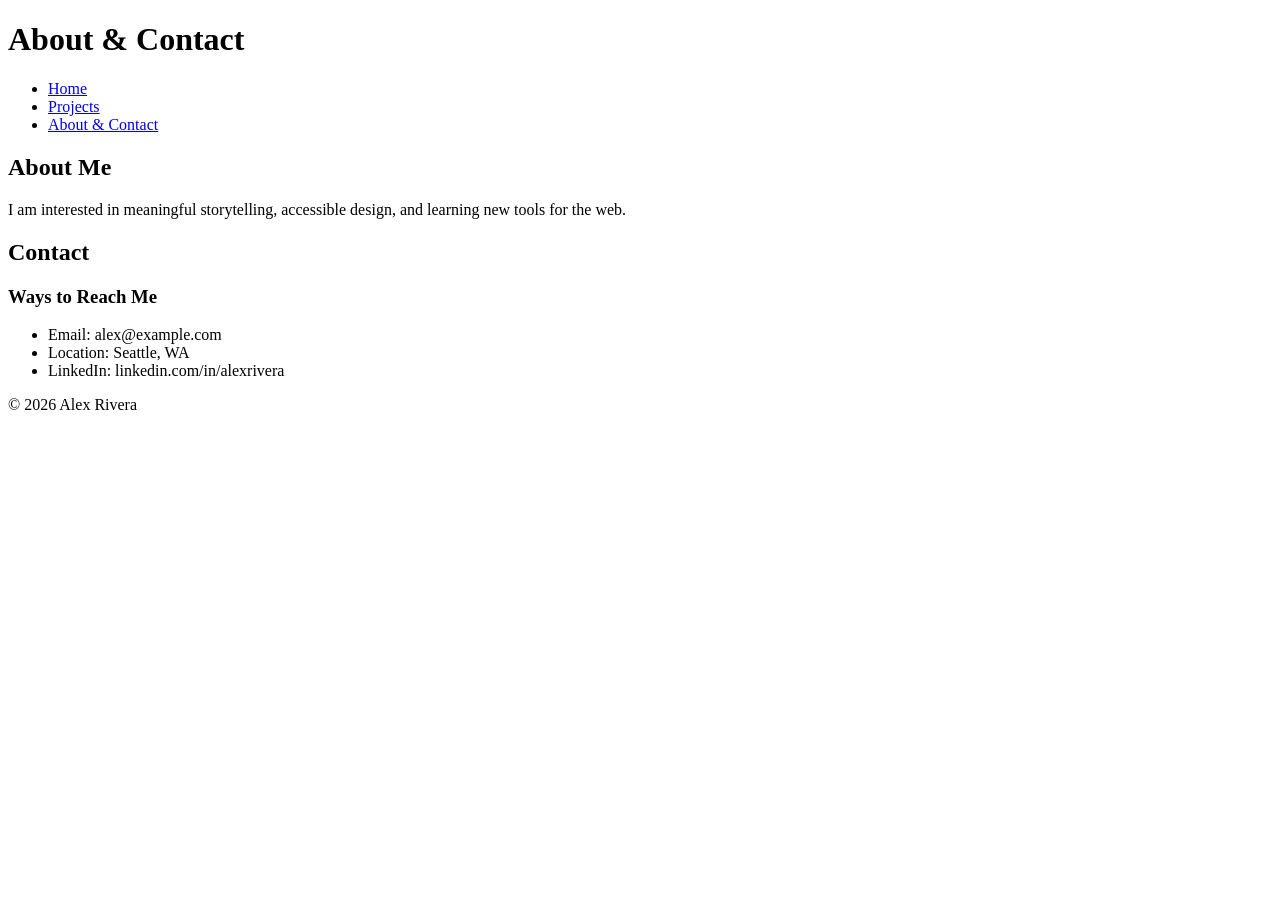
==== about.html @ b2dda521 "Wireframe" ====
<!DOCTYPE html>
<html lang="en">
  <head>
    <meta charset="utf-8">
    <meta name="viewport" content="width=device-width, initial-scale=1">
    <title>About & Contact | Alex Rivera</title>
  </head>
  <body>
    <header>
      <h1>About &amp; Contact</h1>
      <nav>
        <ul>
          <li><a href="index.html">Home</a></li>
          <li><a href="projects.html">Projects</a></li>
          <li><a href="about.html">About &amp; Contact</a></li>
        </ul>
      </nav>
    </header>

    <main>
      <section>
        <h2>About Me</h2>
        <p>I am interested in meaningful storytelling, accessible design, and learning new tools for the web.</p>
      </section>

      <section>
        <h2>Contact</h2>
        <article>
          <h3>Ways to Reach Me</h3>
          <ul>
            <li>Email: alex@example.com</li>
            <li>Location: Seattle, WA</li>
            <li>LinkedIn: linkedin.com/in/alexrivera</li>
          </ul>
        </article>
      </section>
    </main>

    <footer>
      <p>© 2026 Alex Rivera</p>
    </footer>
  </body>
</html>
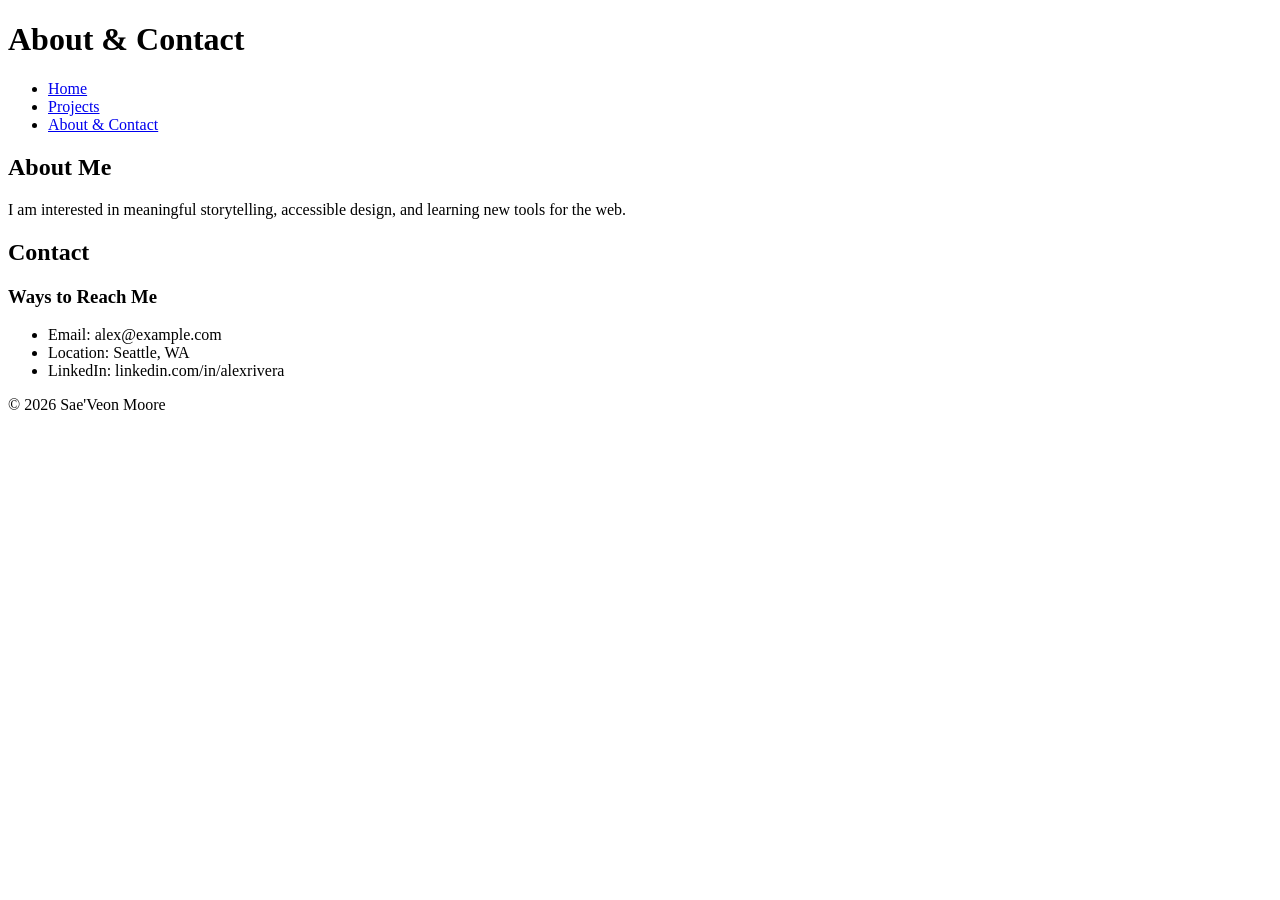
==== commit f2609dd3: "Updated." ====
--- a/about.html
+++ b/about.html
@@ -3,7 +3,7 @@
   <head>
     <meta charset="utf-8">
     <meta name="viewport" content="width=device-width, initial-scale=1">
-    <title>About & Contact | Alex Rivera</title>
+    <title>About & Contact | Sae'Veon Moore</title>
   </head>
   <body>
     <header>
@@ -37,7 +37,7 @@
     </main>
 
     <footer>
-      <p>© 2026 Alex Rivera</p>
+      <p>© 2026 Sae'Veon Moore</p>
     </footer>
   </body>
 </html>
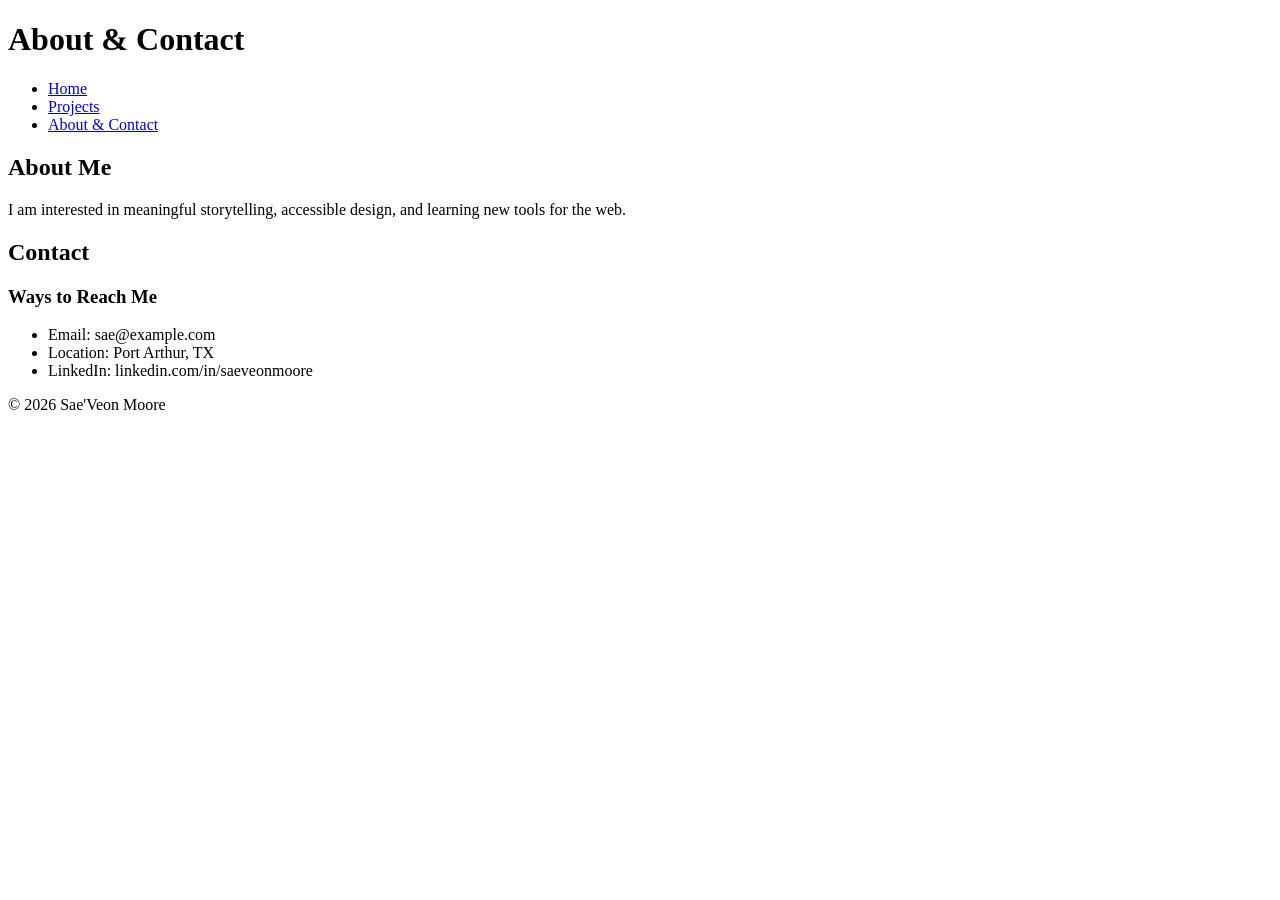
==== commit adfa1f28: "Update contact details in about.html" ====
--- a/about.html
+++ b/about.html
@@ -28,9 +28,9 @@
         <article>
           <h3>Ways to Reach Me</h3>
           <ul>
-            <li>Email: alex@example.com</li>
-            <li>Location: Seattle, WA</li>
-            <li>LinkedIn: linkedin.com/in/alexrivera</li>
+            <li>Email: sae@example.com</li>
+            <li>Location: Port Arthur, TX</li>
+            <li>LinkedIn: linkedin.com/in/saeveonmoore</li>
           </ul>
         </article>
       </section>
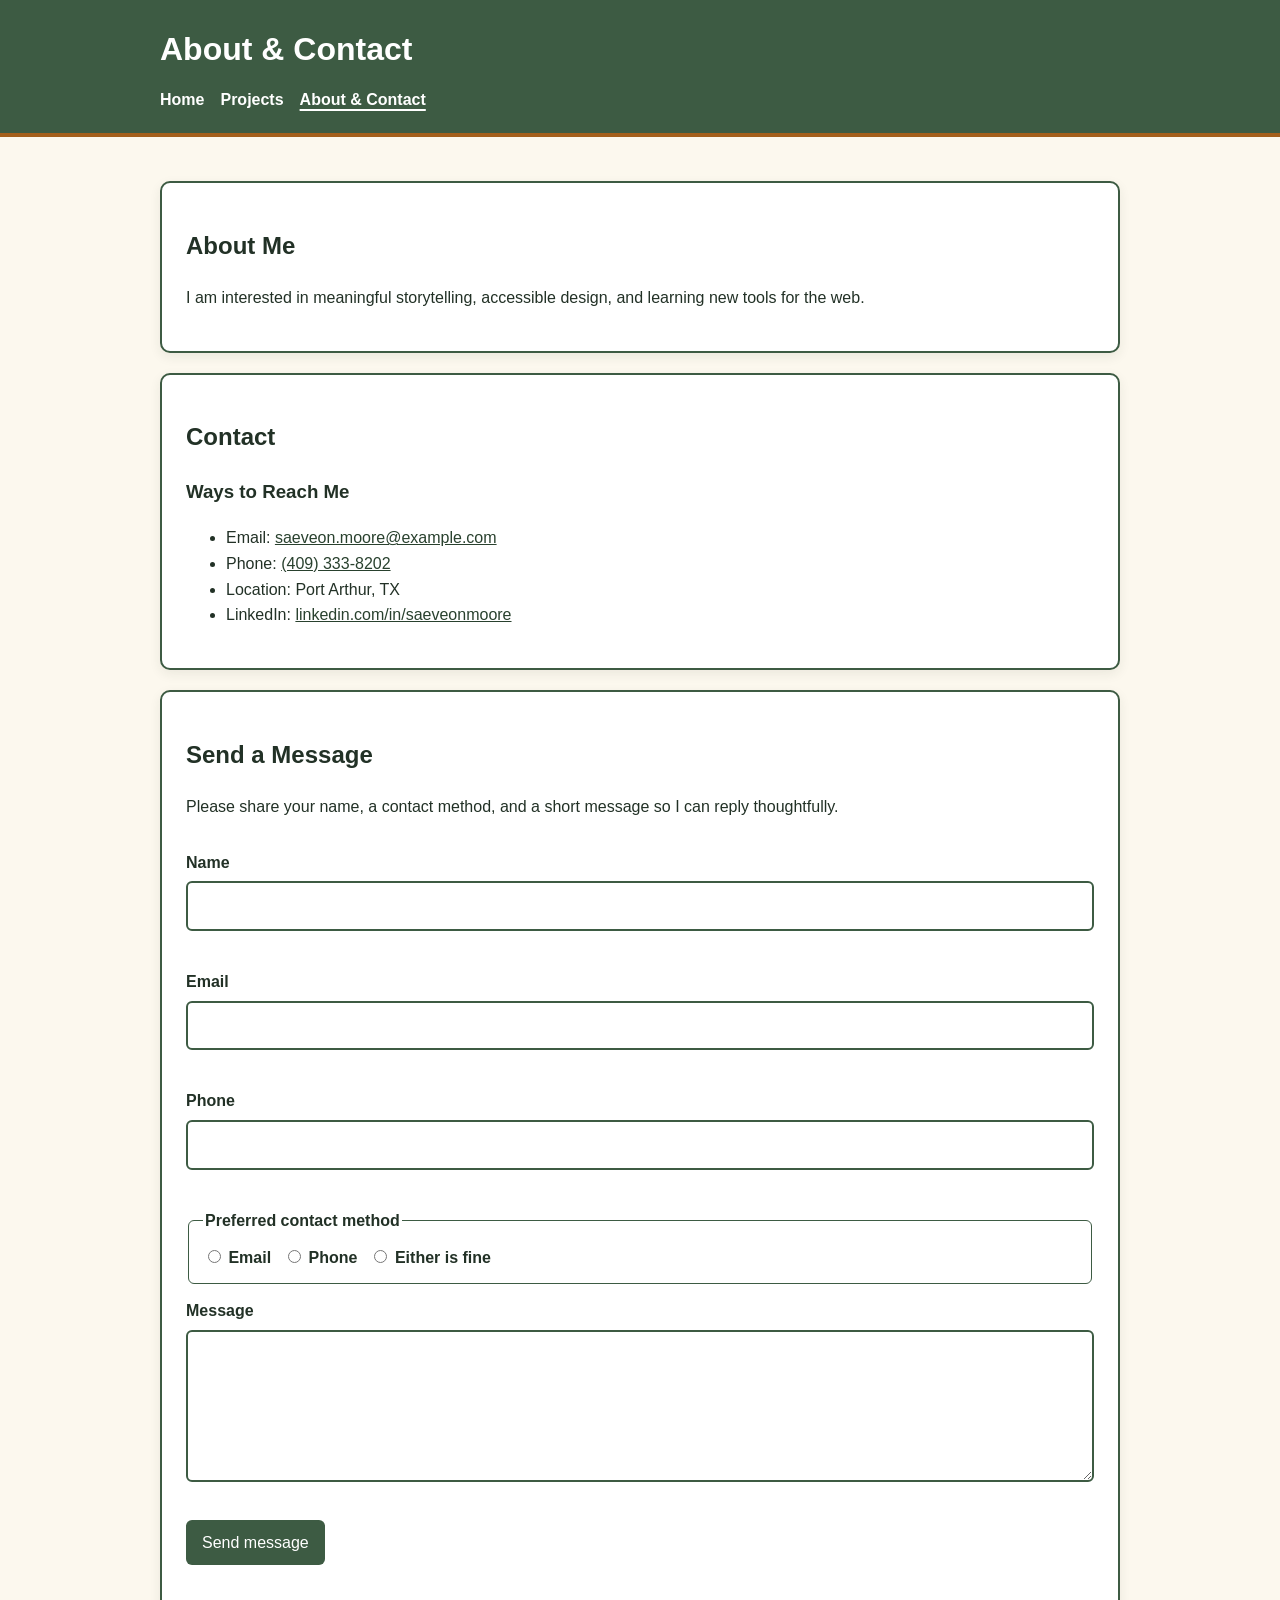
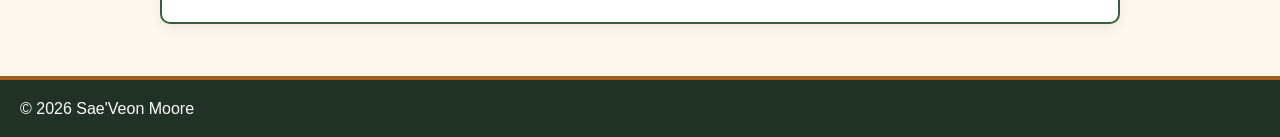
==== commit b04c98ea: "Improve accessibility and visual design" ====
--- a/about.html
+++ b/about.html
@@ -3,41 +3,149 @@
   <head>
     <meta charset="utf-8">
     <meta name="viewport" content="width=device-width, initial-scale=1">
-    <title>About & Contact | Sae'Veon Moore</title>
+    <title>About &amp; Contact | Sae'Veon Moore</title>
+    <link rel="stylesheet" href="styles.css">
   </head>
   <body>
-    <header>
-      <h1>About &amp; Contact</h1>
-      <nav>
-        <ul>
-          <li><a href="index.html">Home</a></li>
-          <li><a href="projects.html">Projects</a></li>
-          <li><a href="about.html">About &amp; Contact</a></li>
-        </ul>
-      </nav>
+    <a class="skip-link" href="#main-content">Skip to main content</a>
+
+    <header class="site-header">
+      <div class="container">
+        <h1>About &amp; Contact</h1>
+        <nav aria-label="Primary">
+          <ul>
+            <li><a href="index.html">Home</a></li>
+            <li><a href="projects.html">Projects</a></li>
+            <li><a href="about.html" aria-current="page">About &amp; Contact</a></li>
+          </ul>
+        </nav>
+      </div>
     </header>
 
-    <main>
-      <section>
-        <h2>About Me</h2>
-        <p>I am interested in meaningful storytelling, accessible design, and learning new tools for the web.</p>
-      </section>
+    <main id="main-content">
+      <div class="container">
+        <section class="card">
+          <h2>About Me</h2>
+          <p>I am interested in meaningful storytelling, accessible design, and learning new tools for the web.</p>
+        </section>
 
-      <section>
-        <h2>Contact</h2>
-        <article>
-          <h3>Ways to Reach Me</h3>
-          <ul>
-            <li>Email: sae@example.com</li>
-            <li>Location: Port Arthur, TX</li>
-            <li>LinkedIn: linkedin.com/in/saeveonmoore</li>
-          </ul>
-        </article>
-      </section>
+        <section class="card">
+          <h2>Contact</h2>
+          <article>
+            <h3>Ways to Reach Me</h3>
+            <ul>
+              <li>Email: <a href="mailto:saeveon.moore@example.com">saeveon.moore@example.com</a></li>
+              <li>Phone: <a href="tel:+14093338202">(409) 333-8202</a></li>
+              <li>Location: Port Arthur, TX</li>
+              <li>LinkedIn: <a href="https://www.linkedin.com/in/saeveonmoore" target="_blank" rel="noreferrer">linkedin.com/in/saeveonmoore</a></li>
+            </ul>
+          </article>
+        </section>
+
+        <section class="card" id="contact-form">
+          <h2>Send a Message</h2>
+          <form class="contact-form" id="contact-form-element" novalidate>
+            <p class="form-help">Please share your name, a contact method, and a short message so I can reply thoughtfully.</p>
+            <div class="form-row">
+              <label for="name">Name</label>
+              <input id="name" name="name" type="text" required aria-describedby="name-error">
+              <p class="error-message" id="name-error" aria-live="polite"></p>
+            </div>
+
+            <div class="form-row">
+              <label for="email">Email</label>
+              <input id="email" name="email" type="email" required aria-describedby="email-error">
+              <p class="error-message" id="email-error" aria-live="polite"></p>
+            </div>
+
+            <div class="form-row">
+              <label for="phone">Phone</label>
+              <input id="phone" name="phone" type="tel" inputmode="tel" pattern="^[0-9\-\s()]{7,15}$" aria-describedby="phone-error">
+              <p class="error-message" id="phone-error" aria-live="polite"></p>
+            </div>
+
+            <fieldset>
+              <legend>Preferred contact method</legend>
+              <div class="radio-group">
+                <label><input type="radio" name="contact-method" value="email"> Email</label>
+                <label><input type="radio" name="contact-method" value="phone"> Phone</label>
+                <label><input type="radio" name="contact-method" value="either"> Either is fine</label>
+              </div>
+            </fieldset>
+
+            <div class="form-row">
+              <label for="message">Message</label>
+              <textarea id="message" name="message" rows="5" required aria-describedby="message-error"></textarea>
+              <p class="error-message" id="message-error" aria-live="polite"></p>
+            </div>
+
+            <button type="submit">Send message</button>
+            <p class="form-status" id="form-status" role="status" aria-live="polite"></p>
+          </form>
+        </section>
+      </div>
     </main>
 
     <footer>
       <p>© 2026 Sae'Veon Moore</p>
     </footer>
+
+    <script>
+      const form = document.getElementById('contact-form-element');
+      const status = document.getElementById('form-status');
+
+      form.addEventListener('submit', function (event) {
+        event.preventDefault();
+
+        const fields = [
+          { name: 'name', errorId: 'name-error', message: 'Please enter your name.' },
+          { name: 'email', errorId: 'email-error', message: 'Please enter a valid email address.' },
+          { name: 'message', errorId: 'message-error', message: 'Please share a short message.' }
+        ];
+
+        let valid = true;
+        const emailPattern = /^[^\s@]+@[^\s@]+\.[^\s@]+$/;
+
+        fields.forEach((field) => {
+          const input = form.elements[field.name];
+          const error = document.getElementById(field.errorId);
+          const wrapper = input.closest('.form-row');
+          input.removeAttribute('aria-invalid');
+          wrapper.classList.remove('field-error');
+          error.textContent = '';
+
+          if (!input.value.trim()) {
+            valid = false;
+            input.setAttribute('aria-invalid', 'true');
+            wrapper.classList.add('field-error');
+            error.textContent = field.message;
+          } else if (field.name === 'email' && !emailPattern.test(input.value.trim())) {
+            valid = false;
+            input.setAttribute('aria-invalid', 'true');
+            wrapper.classList.add('field-error');
+            error.textContent = field.message;
+          }
+        });
+
+        const phoneInput = form.elements.phone;
+        const phoneError = document.getElementById('phone-error');
+        if (phoneInput.value.trim() && !/^[0-9\-\s()]{7,15}$/.test(phoneInput.value.trim())) {
+          valid = false;
+          phoneInput.setAttribute('aria-invalid', 'true');
+          phoneInput.closest('.form-row').classList.add('field-error');
+          phoneError.textContent = 'Please enter a phone number with 7 to 15 digits.';
+        }
+
+        if (!valid) {
+          status.textContent = 'Please correct the highlighted fields before sending your message.';
+          status.className = 'form-status error';
+          return;
+        }
+
+        form.reset();
+        status.textContent = 'Thank you for reaching out. I will reply soon.';
+        status.className = 'form-status success';
+      });
+    </script>
   </body>
 </html>
--- a/styles.css
+++ b/styles.css
@@ -0,0 +1,261 @@
+:root {
+  --sage: #3d5b43;
+  --sage-dark: #29412e;
+  --cream: #fcf8ee;
+  --cream-strong: #f5ecd8;
+  --accent: #a45f1c;
+  --accent-soft: #f6e6d3;
+  --ink: #223126;
+  --white: #ffffff;
+}
+
+* {
+  box-sizing: border-box;
+}
+
+html {
+  scroll-behavior: smooth;
+}
+
+body {
+  font-family: Arial, sans-serif;
+  background-color: var(--cream);
+  color: var(--ink);
+  margin: 0;
+  line-height: 1.6;
+}
+
+img {
+  max-width: 100%;
+  height: auto;
+}
+
+a {
+  color: var(--sage-dark);
+}
+
+a:hover,
+a:focus-visible {
+  color: var(--accent);
+}
+
+a:focus-visible,
+button:focus-visible,
+input:focus-visible,
+textarea:focus-visible {
+  outline: 3px solid var(--accent);
+  outline-offset: 3px;
+}
+
+.skip-link {
+  position: absolute;
+  left: -9999px;
+  top: 0;
+}
+
+.skip-link:focus {
+  left: 16px;
+  top: 16px;
+  z-index: 10;
+  background: var(--white);
+  color: var(--ink);
+  padding: 8px 12px;
+  border: 2px solid var(--sage);
+}
+
+.container {
+  width: min(960px, calc(100% - 2rem));
+  margin: 0 auto;
+}
+
+.site-header {
+  background-color: var(--sage);
+  color: var(--white);
+  padding: 24px 0 20px;
+  border-bottom: 4px solid var(--accent);
+}
+
+.site-header h1 {
+  margin: 0 0 12px;
+}
+
+nav ul {
+  list-style: none;
+  padding: 0;
+  margin: 0;
+  display: flex;
+  gap: 16px;
+  flex-wrap: wrap;
+}
+
+nav a {
+  color: var(--white);
+  text-decoration: none;
+  font-weight: 700;
+}
+
+nav a[aria-current="page"] {
+  text-decoration: underline;
+  text-decoration-thickness: 2px;
+  text-underline-offset: 4px;
+}
+
+main {
+  padding: 24px 0 32px;
+}
+
+.card {
+  background-color: var(--white);
+  margin: 20px 0;
+  padding: 24px;
+  border: 2px solid var(--sage);
+  border-radius: 10px;
+  box-shadow: 0 4px 12px rgba(34, 49, 38, 0.08);
+}
+
+.highlight {
+  background-color: var(--cream-strong);
+  color: var(--ink);
+  padding: 12px;
+  border-left: 5px solid var(--accent);
+}
+
+figure {
+  margin: 16px 0 0;
+  padding: 14px;
+  border: 2px dashed var(--sage);
+  background-color: var(--cream);
+}
+
+figcaption {
+  margin-top: 8px;
+}
+
+.card-list {
+  display: grid;
+  gap: 16px;
+  grid-template-columns: repeat(auto-fit, minmax(220px, 1fr));
+  margin-top: 14px;
+}
+
+.project-card {
+  background-color: var(--accent-soft);
+  border: 1px solid var(--accent);
+  border-radius: 8px;
+  padding: 16px;
+}
+
+.contact-form {
+  display: grid;
+  gap: 14px;
+}
+
+.form-row {
+  display: flex;
+  flex-direction: column;
+  gap: 6px;
+}
+
+label,
+legend {
+  font-weight: 700;
+}
+
+input,
+textarea,
+button {
+  font: inherit;
+}
+
+input,
+textarea {
+  border: 2px solid var(--sage);
+  border-radius: 6px;
+  padding: 10px 12px;
+  background-color: var(--white);
+  color: var(--ink);
+}
+
+textarea {
+  resize: vertical;
+}
+
+fieldset {
+  border: 1px solid var(--sage);
+  border-radius: 6px;
+  padding: 12px 14px;
+}
+
+.radio-group {
+  display: flex;
+  gap: 12px;
+  flex-wrap: wrap;
+}
+
+button {
+  width: fit-content;
+  padding: 10px 16px;
+  background-color: var(--sage);
+  border: none;
+  border-radius: 6px;
+  color: var(--white);
+  cursor: pointer;
+}
+
+button:hover {
+  background-color: var(--sage-dark);
+}
+
+.error-message,
+.form-status {
+  min-height: 1.2em;
+  margin: 0;
+  font-size: 0.95rem;
+}
+
+.error-message {
+  color: #8e2d2d;
+}
+
+.field-error input,
+.field-error textarea {
+  border-color: #8e2d2d;
+  background-color: #fff3f3;
+}
+
+.form-status.error {
+  color: #8e2d2d;
+}
+
+.form-status.success {
+  color: #2f5d34;
+}
+
+.form-help {
+  margin-top: 0;
+}
+
+footer {
+  background-color: var(--ink);
+  color: var(--white);
+  padding: 16px 20px;
+  border-top: 4px solid var(--accent);
+}
+
+footer p {
+  margin: 0;
+}
+
+@media (max-width: 600px) {
+  .site-header {
+    padding-top: 20px;
+  }
+
+  nav ul {
+    gap: 10px;
+  }
+
+  .card {
+    padding: 18px;
+  }
+}
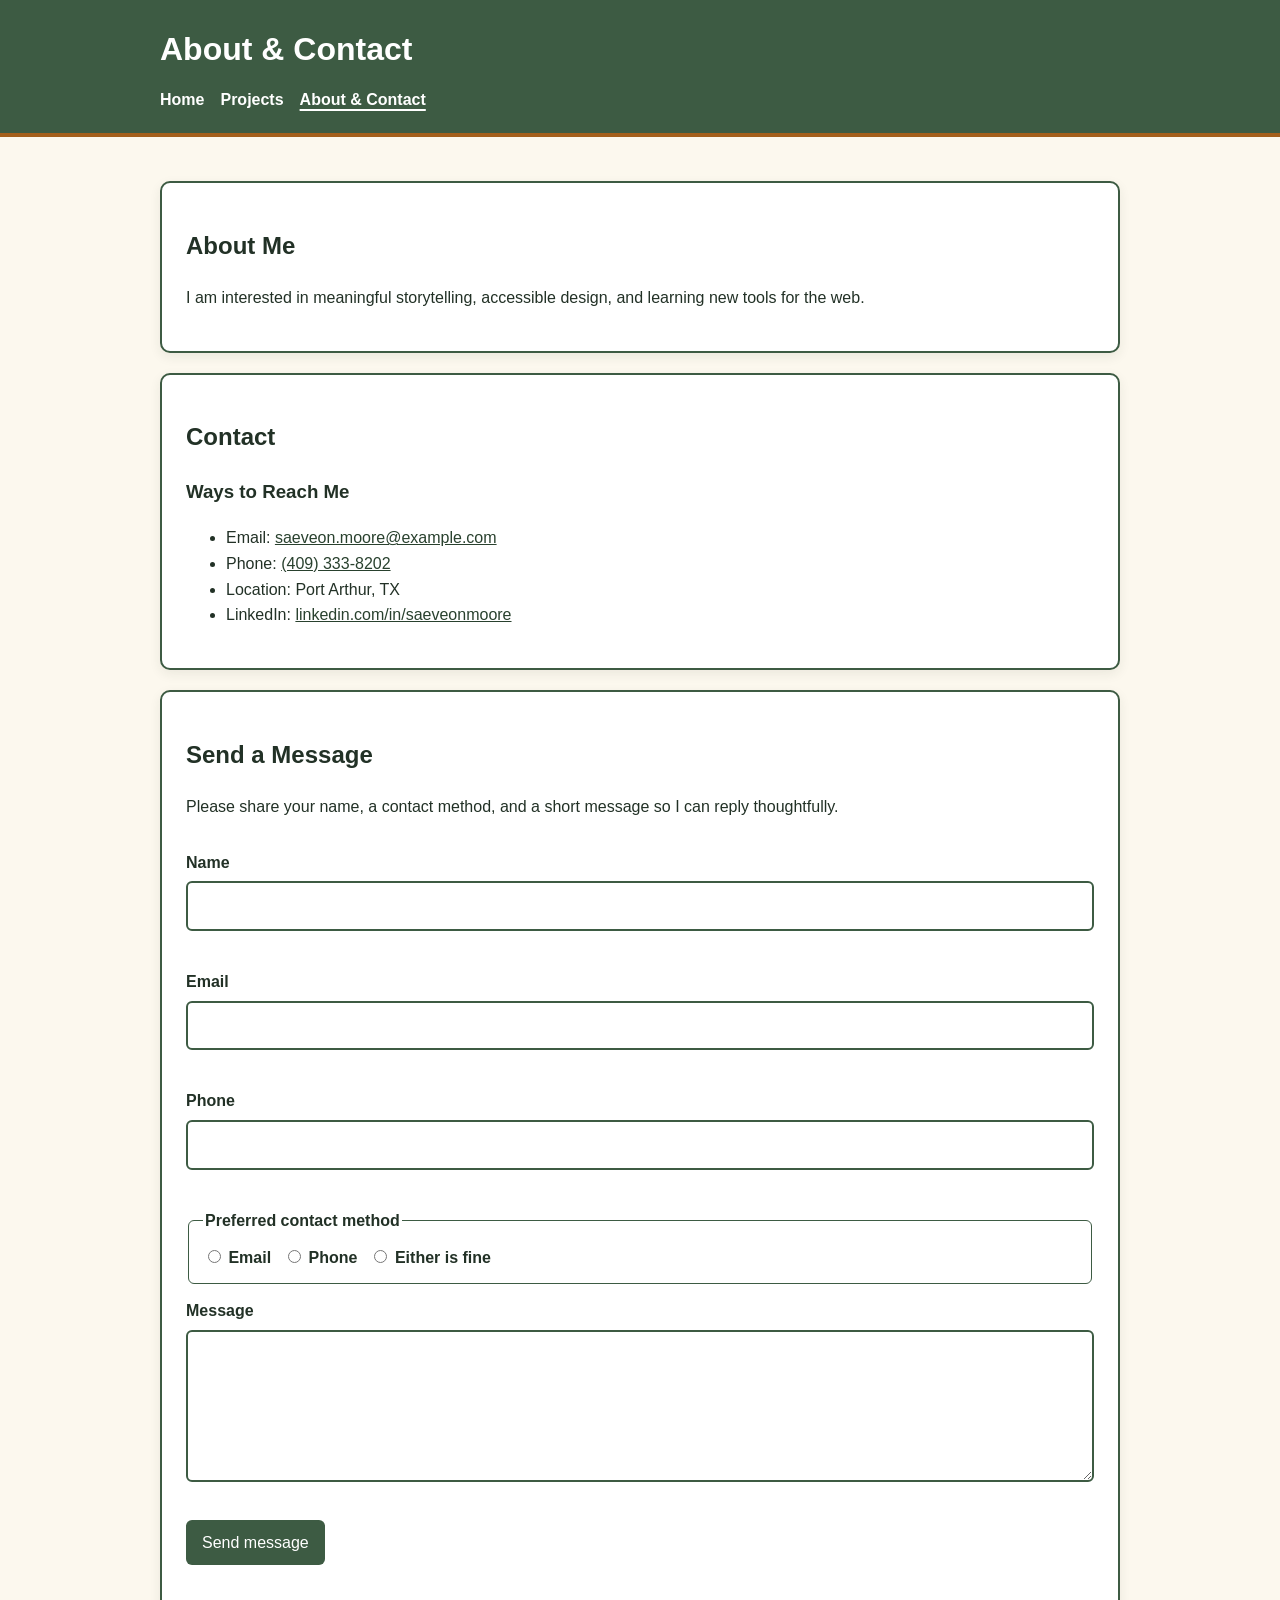
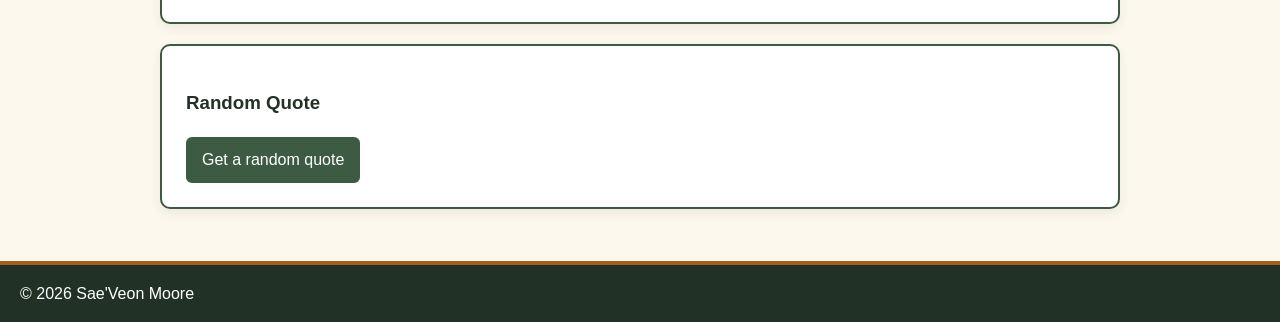
==== commit 9bb52a03: "Update about.html" ====
--- a/about.html
+++ b/about.html
@@ -83,6 +83,12 @@
             <p class="form-status" id="form-status" role="status" aria-live="polite"></p>
           </form>
         </section>
+
+          <div class="card" id="api-card">
+            <h3>Random Quote</h3>
+            <button id="fetch-quote-btn" type="button">Get a random quote</button>
+            <div id="api-result" role="status" aria-live="polite" class="api-result"></div>
+          </div>
       </div>
     </main>
 
@@ -93,6 +99,22 @@
     <script>
       const form = document.getElementById('contact-form-element');
       const status = document.getElementById('form-status');
+
+      function clearFieldError(input) {
+        if (!input) return;
+        const wrapper = input.closest('.form-row');
+        if (wrapper) wrapper.classList.remove('field-error');
+        const error = document.getElementById(input.id + '-error');
+        if (error) error.textContent = '';
+        input.removeAttribute('aria-invalid');
+        status.textContent = '';
+        status.className = 'form-status';
+      }
+
+      ['name', 'email', 'message', 'phone'].forEach((id) => {
+        const el = document.getElementById(id);
+        if (el) el.addEventListener('input', () => clearFieldError(el));
+      });
 
       form.addEventListener('submit', function (event) {
         event.preventDefault();
@@ -111,19 +133,19 @@
           const error = document.getElementById(field.errorId);
           const wrapper = input.closest('.form-row');
           input.removeAttribute('aria-invalid');
-          wrapper.classList.remove('field-error');
-          error.textContent = '';
+          if (wrapper) wrapper.classList.remove('field-error');
+          if (error) error.textContent = '';
 
           if (!input.value.trim()) {
             valid = false;
             input.setAttribute('aria-invalid', 'true');
-            wrapper.classList.add('field-error');
-            error.textContent = field.message;
+            if (wrapper) wrapper.classList.add('field-error');
+            if (error) error.textContent = field.message;
           } else if (field.name === 'email' && !emailPattern.test(input.value.trim())) {
             valid = false;
             input.setAttribute('aria-invalid', 'true');
-            wrapper.classList.add('field-error');
-            error.textContent = field.message;
+            if (wrapper) wrapper.classList.add('field-error');
+            if (error) error.textContent = field.message;
           }
         });
 
@@ -145,7 +167,43 @@
         form.reset();
         status.textContent = 'Thank you for reaching out. I will reply soon.';
         status.className = 'form-status success';
+
+        // After successful submit, fetch a bonus quote
+        fetchQuote();
       });
+
+      // Bonus: fetch a random quote from Quotable
+      const apiBtn = document.getElementById('fetch-quote-btn');
+      const apiResult = document.getElementById('api-result');
+
+      function fetchQuote() {
+        if (!apiResult) return;
+        apiResult.textContent = 'Loading…';
+        fetch('https://api.quotable.io/random')
+          .then((res) => {
+            if (!res.ok) throw new Error('Network response was not ok: ' + res.status);
+            return res.json();
+          })
+          .then((data) => {
+            apiResult.innerHTML = `<blockquote>"${escapeHtml(data.content)}"</blockquote><p>— ${escapeHtml(data.author)}</p>`;
+          })
+          .catch((err) => {
+            apiResult.textContent = 'Unable to load a quote right now. Please try again later.';
+            console.error('Fetch error:', err);
+          });
+      }
+
+      if (apiBtn) apiBtn.addEventListener('click', fetchQuote);
+
+      function escapeHtml(str) {
+        return String(str).replace(/[&<>\"']/g, (m) => ({
+          '&': '&amp;',
+          '<': '&lt;',
+          '>': '&gt;',
+          '\"': '&quot;',
+          "'": '&#39;'
+        }[m]));
+      }
     </script>
   </body>
 </html>
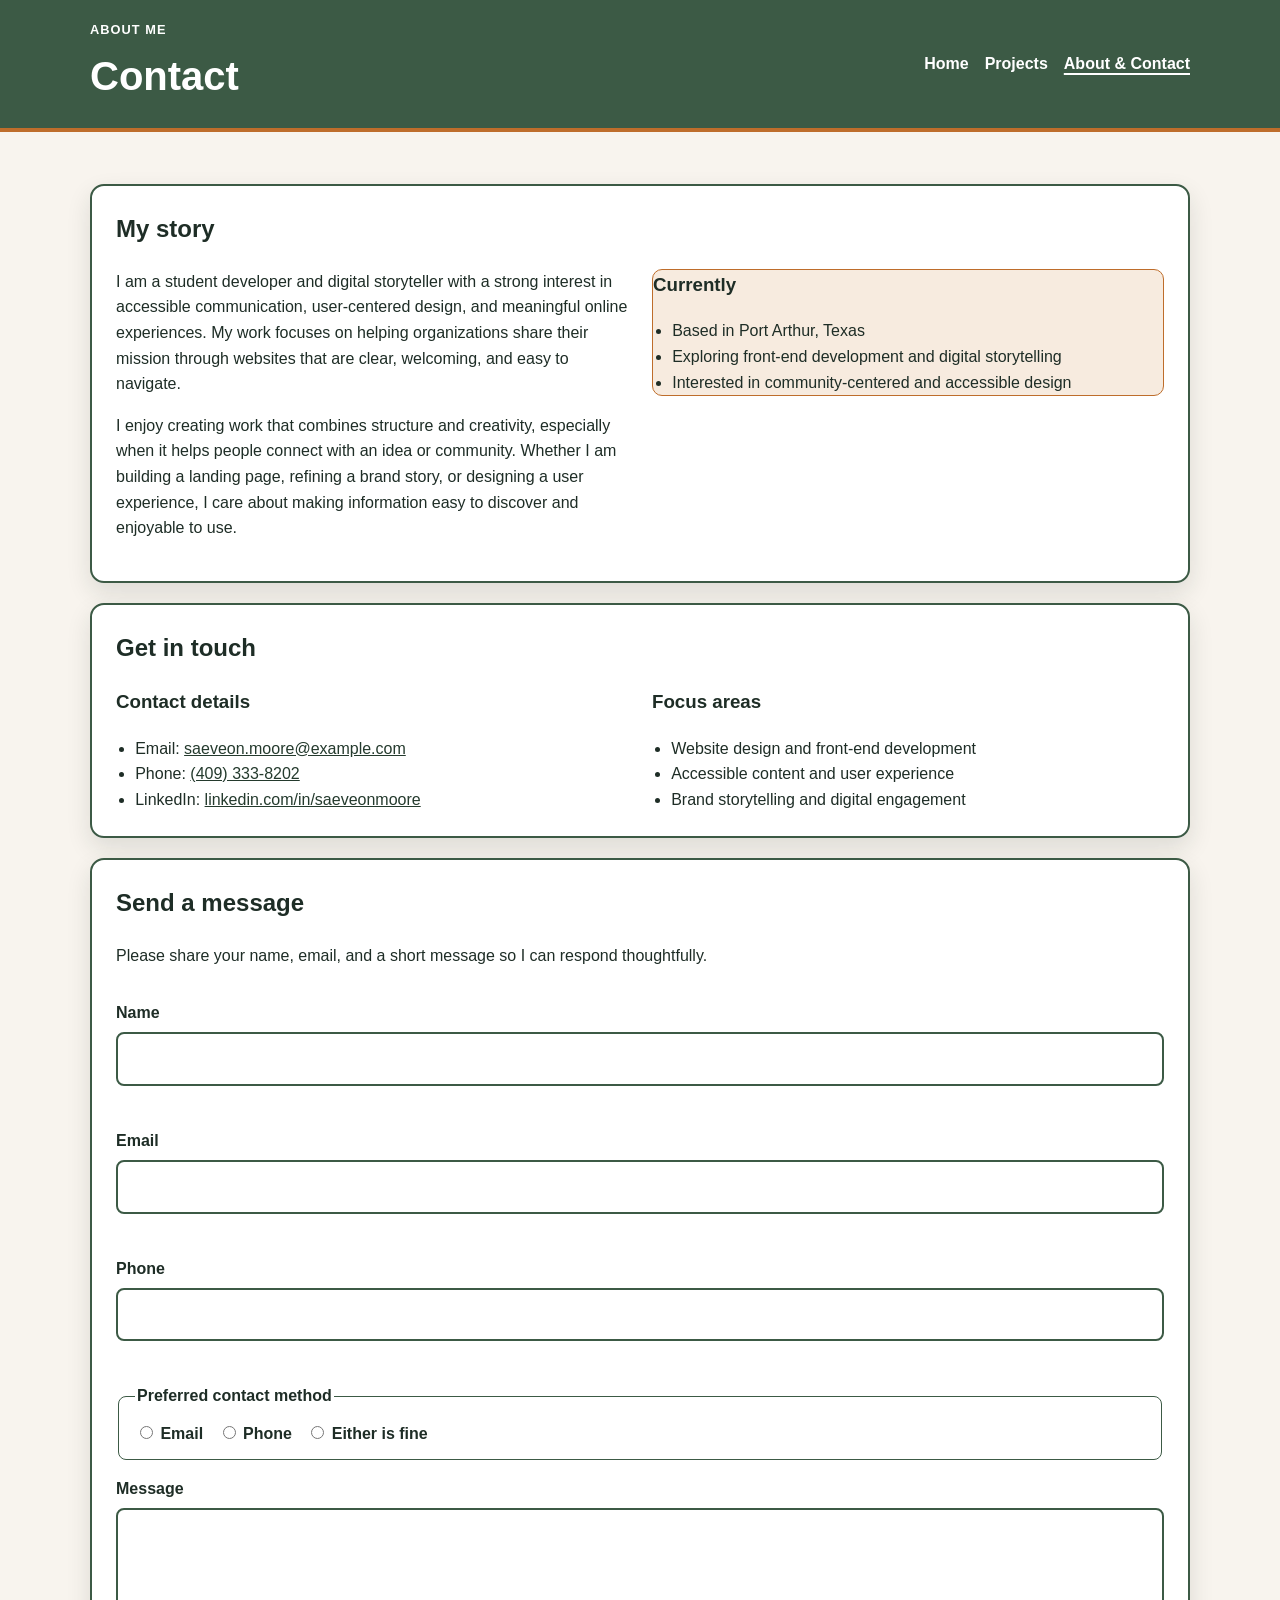
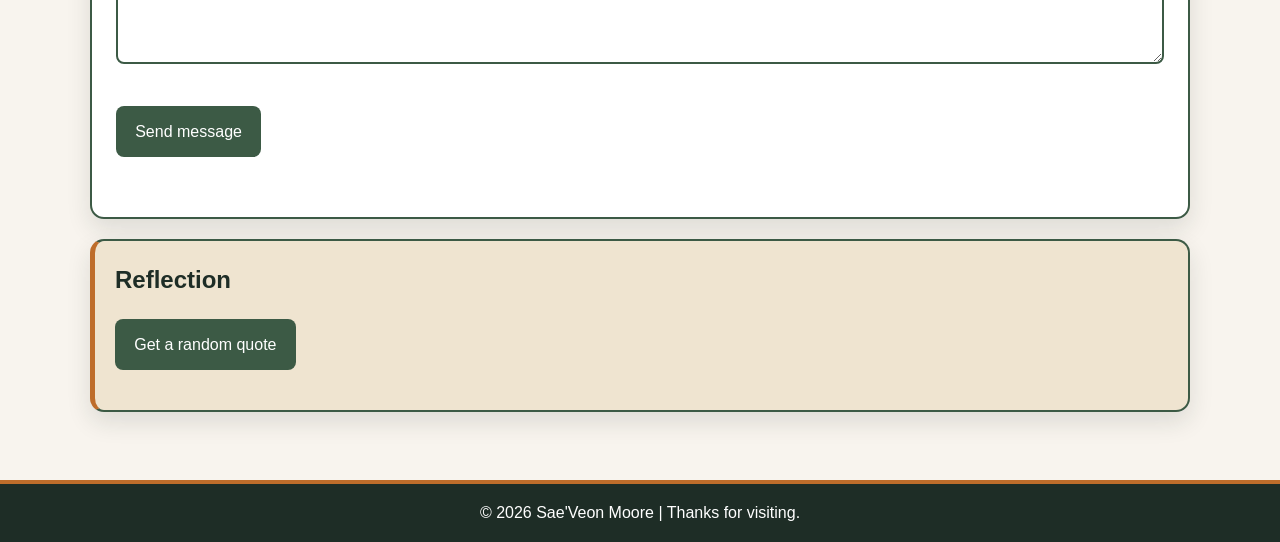
==== commit b1aa6e08: "Capstone portfolio draft" ====
--- a/about.html
+++ b/about.html
@@ -3,6 +3,7 @@
   <head>
     <meta charset="utf-8">
     <meta name="viewport" content="width=device-width, initial-scale=1">
+    <meta name="description" content="About Sae'Veon Moore and contact information for collaboration, feedback, and project opportunities.">
     <title>About &amp; Contact | Sae'Veon Moore</title>
     <link rel="stylesheet" href="styles.css">
   </head>
@@ -10,9 +11,17 @@
     <a class="skip-link" href="#main-content">Skip to main content</a>
 
     <header class="site-header">
-      <div class="container">
-        <h1>About &amp; Contact</h1>
-        <nav aria-label="Primary">
+      <div class="container header-inner">
+        <div>
+          <p class="eyebrow">About me</p>
+          <h1>Contact</h1>
+        </div>
+
+        <button class="nav-toggle" type="button" aria-expanded="false" aria-controls="primary-nav">
+          Menu
+        </button>
+
+        <nav class="site-nav" id="primary-nav" aria-label="Primary navigation">
           <ul>
             <li><a href="index.html">Home</a></li>
             <li><a href="projects.html">Projects</a></li>
@@ -24,28 +33,60 @@
 
     <main id="main-content">
       <div class="container">
-        <section class="card">
-          <h2>About Me</h2>
-          <p>I am interested in meaningful storytelling, accessible design, and learning new tools for the web.</p>
+        <section class="card about-intro">
+          <h2>My story</h2>
+          <div class="split-layout">
+            <div>
+              <p>
+                I am a student developer and digital storyteller with a strong interest in accessible communication, user-centered design,
+                and meaningful online experiences. My work focuses on helping organizations share their mission through websites that are clear,
+                welcoming, and easy to navigate.
+              </p>
+              <p>
+                I enjoy creating work that combines structure and creativity, especially when it helps people connect with an idea or community.
+                Whether I am building a landing page, refining a brand story, or designing a user experience, I care about making information easy to discover and enjoyable to use.
+              </p>
+            </div>
+
+            <div class="info-card">
+              <h3>Currently</h3>
+              <ul class="contact-list">
+                <li>Based in Port Arthur, Texas</li>
+                <li>Exploring front-end development and digital storytelling</li>
+                <li>Interested in community-centered and accessible design</li>
+              </ul>
+            </div>
+          </div>
         </section>
 
-        <section class="card">
-          <h2>Contact</h2>
-          <article>
-            <h3>Ways to Reach Me</h3>
-            <ul>
-              <li>Email: <a href="mailto:saeveon.moore@example.com">saeveon.moore@example.com</a></li>
-              <li>Phone: <a href="tel:+14093338202">(409) 333-8202</a></li>
-              <li>Location: Port Arthur, TX</li>
-              <li>LinkedIn: <a href="https://www.linkedin.com/in/saeveonmoore" target="_blank" rel="noreferrer">linkedin.com/in/saeveonmoore</a></li>
-            </ul>
-          </article>
+        <section class="card contact-panel">
+          <h2>Get in touch</h2>
+          <div class="contact-blocks">
+            <div>
+              <h3>Contact details</h3>
+              <ul class="contact-list">
+                <li>Email: <a href="mailto:saeveon.moore@example.com">saeveon.moore@example.com</a></li>
+                <li>Phone: <a href="tel:+14093338202">(409) 333-8202</a></li>
+                <li>LinkedIn: <a href="https://www.linkedin.com/in/saeveonmoore" target="_blank" rel="noreferrer">linkedin.com/in/saeveonmoore</a></li>
+              </ul>
+            </div>
+
+            <div>
+              <h3>Focus areas</h3>
+              <ul class="contact-list">
+                <li>Website design and front-end development</li>
+                <li>Accessible content and user experience</li>
+                <li>Brand storytelling and digital engagement</li>
+              </ul>
+            </div>
+          </div>
         </section>
 
         <section class="card" id="contact-form">
-          <h2>Send a Message</h2>
+          <h2>Send a message</h2>
           <form class="contact-form" id="contact-form-element" novalidate>
-            <p class="form-help">Please share your name, a contact method, and a short message so I can reply thoughtfully.</p>
+            <p class="form-help">Please share your name, email, and a short message so I can respond thoughtfully.</p>
+
             <div class="form-row">
               <label for="name">Name</label>
               <input id="name" name="name" type="text" required aria-describedby="name-error">
@@ -84,126 +125,18 @@
           </form>
         </section>
 
-          <div class="card" id="api-card">
-            <h3>Random Quote</h3>
-            <button id="fetch-quote-btn" type="button">Get a random quote</button>
-            <div id="api-result" role="status" aria-live="polite" class="api-result"></div>
-          </div>
+        <section class="card quote-panel" id="api-card">
+          <h2>Reflection</h2>
+          <button id="fetch-quote-btn" type="button">Get a random quote</button>
+          <div id="api-result" role="status" aria-live="polite" class="api-result"></div>
+        </section>
       </div>
     </main>
 
     <footer>
-      <p>© 2026 Sae'Veon Moore</p>
+      <p>© 2026 Sae'Veon Moore | Thanks for visiting.</p>
     </footer>
 
-    <script>
-      const form = document.getElementById('contact-form-element');
-      const status = document.getElementById('form-status');
-
-      function clearFieldError(input) {
-        if (!input) return;
-        const wrapper = input.closest('.form-row');
-        if (wrapper) wrapper.classList.remove('field-error');
-        const error = document.getElementById(input.id + '-error');
-        if (error) error.textContent = '';
-        input.removeAttribute('aria-invalid');
-        status.textContent = '';
-        status.className = 'form-status';
-      }
-
-      ['name', 'email', 'message', 'phone'].forEach((id) => {
-        const el = document.getElementById(id);
-        if (el) el.addEventListener('input', () => clearFieldError(el));
-      });
-
-      form.addEventListener('submit', function (event) {
-        event.preventDefault();
-
-        const fields = [
-          { name: 'name', errorId: 'name-error', message: 'Please enter your name.' },
-          { name: 'email', errorId: 'email-error', message: 'Please enter a valid email address.' },
-          { name: 'message', errorId: 'message-error', message: 'Please share a short message.' }
-        ];
-
-        let valid = true;
-        const emailPattern = /^[^\s@]+@[^\s@]+\.[^\s@]+$/;
-
-        fields.forEach((field) => {
-          const input = form.elements[field.name];
-          const error = document.getElementById(field.errorId);
-          const wrapper = input.closest('.form-row');
-          input.removeAttribute('aria-invalid');
-          if (wrapper) wrapper.classList.remove('field-error');
-          if (error) error.textContent = '';
-
-          if (!input.value.trim()) {
-            valid = false;
-            input.setAttribute('aria-invalid', 'true');
-            if (wrapper) wrapper.classList.add('field-error');
-            if (error) error.textContent = field.message;
-          } else if (field.name === 'email' && !emailPattern.test(input.value.trim())) {
-            valid = false;
-            input.setAttribute('aria-invalid', 'true');
-            if (wrapper) wrapper.classList.add('field-error');
-            if (error) error.textContent = field.message;
-          }
-        });
-
-        const phoneInput = form.elements.phone;
-        const phoneError = document.getElementById('phone-error');
-        if (phoneInput.value.trim() && !/^[0-9\-\s()]{7,15}$/.test(phoneInput.value.trim())) {
-          valid = false;
-          phoneInput.setAttribute('aria-invalid', 'true');
-          phoneInput.closest('.form-row').classList.add('field-error');
-          phoneError.textContent = 'Please enter a phone number with 7 to 15 digits.';
-        }
-
-        if (!valid) {
-          status.textContent = 'Please correct the highlighted fields before sending your message.';
-          status.className = 'form-status error';
-          return;
-        }
-
-        form.reset();
-        status.textContent = 'Thank you for reaching out. I will reply soon.';
-        status.className = 'form-status success';
-
-        // After successful submit, fetch a bonus quote
-        fetchQuote();
-      });
-
-      // Bonus: fetch a random quote from Quotable
-      const apiBtn = document.getElementById('fetch-quote-btn');
-      const apiResult = document.getElementById('api-result');
-
-      function fetchQuote() {
-        if (!apiResult) return;
-        apiResult.textContent = 'Loading…';
-        fetch('https://api.quotable.io/random')
-          .then((res) => {
-            if (!res.ok) throw new Error('Network response was not ok: ' + res.status);
-            return res.json();
-          })
-          .then((data) => {
-            apiResult.innerHTML = `<blockquote>"${escapeHtml(data.content)}"</blockquote><p>— ${escapeHtml(data.author)}</p>`;
-          })
-          .catch((err) => {
-            apiResult.textContent = 'Unable to load a quote right now. Please try again later.';
-            console.error('Fetch error:', err);
-          });
-      }
-
-      if (apiBtn) apiBtn.addEventListener('click', fetchQuote);
-
-      function escapeHtml(str) {
-        return String(str).replace(/[&<>\"']/g, (m) => ({
-          '&': '&amp;',
-          '<': '&lt;',
-          '>': '&gt;',
-          '\"': '&quot;',
-          "'": '&#39;'
-        }[m]));
-      }
-    </script>
+    <script src="script.js"></script>
   </body>
 </html>
--- a/styles.css
+++ b/styles.css
@@ -1,12 +1,16 @@
 :root {
-  --sage: #3d5b43;
-  --sage-dark: #29412e;
-  --cream: #fcf8ee;
-  --cream-strong: #f5ecd8;
-  --accent: #a45f1c;
-  --accent-soft: #f6e6d3;
-  --ink: #223126;
+  --sage: #3c5a45;
+  --sage-dark: #243a2d;
+  --sage-soft: #ebf2ee;
+  --cream: #f8f4ee;
+  --cream-strong: #efe4d0;
+  --accent: #be6d2b;
+  --accent-soft: #f7ebdf;
+  --ink: #1e2d26;
   --white: #ffffff;
+  --error: #8d2e2e;
+  --success: #2d5e3a;
+  --shadow: rgba(27, 42, 35, 0.12);
 }
 
 * {
@@ -18,16 +22,23 @@
 }
 
 body {
+  margin: 0;
   font-family: Arial, sans-serif;
   background-color: var(--cream);
   color: var(--ink);
-  margin: 0;
   line-height: 1.6;
 }
 
 img {
   max-width: 100%;
+  display: block;
   height: auto;
+}
+
+p,
+ul,
+ol {
+  margin-top: 0;
 }
 
 a {
@@ -56,7 +67,7 @@
 .skip-link:focus {
   left: 16px;
   top: 16px;
-  z-index: 10;
+  z-index: 30;
   background: var(--white);
   color: var(--ink);
   padding: 8px 12px;
@@ -64,96 +75,217 @@
 }
 
 .container {
-  width: min(960px, calc(100% - 2rem));
+  width: min(1100px, calc(100% - 2rem));
   margin: 0 auto;
 }
 
 .site-header {
   background-color: var(--sage);
   color: var(--white);
-  padding: 24px 0 20px;
   border-bottom: 4px solid var(--accent);
 }
 
+.header-inner {
+  display: flex;
+  align-items: center;
+  justify-content: space-between;
+  gap: 1rem;
+  padding: 1.25rem 0;
+}
+
+.eyebrow {
+  margin: 0 0 0.25rem;
+  font-size: 0.8rem;
+  letter-spacing: 0.08em;
+  text-transform: uppercase;
+  font-weight: 700;
+}
+
+.eyebrow.accent {
+  color: var(--accent);
+}
+
+.site-header h1,
+.card h2,
+.card h3 {
+  margin-top: 0;
+}
+
 .site-header h1 {
-  margin: 0 0 12px;
-}
-
-nav ul {
+  margin-bottom: 0;
+  font-size: clamp(1.8rem, 2vw + 1rem, 2.5rem);
+}
+
+.site-nav ul {
+  display: flex;
   list-style: none;
   padding: 0;
   margin: 0;
-  display: flex;
-  gap: 16px;
+  gap: 1rem;
   flex-wrap: wrap;
 }
 
-nav a {
+.site-nav a {
   color: var(--white);
   text-decoration: none;
   font-weight: 700;
 }
 
-nav a[aria-current="page"] {
+.site-nav a[aria-current="page"] {
   text-decoration: underline;
   text-decoration-thickness: 2px;
   text-underline-offset: 4px;
 }
 
+.nav-toggle {
+  display: none;
+}
+
 main {
-  padding: 24px 0 32px;
+  padding: 2rem 0 3rem;
 }
 
 .card {
-  background-color: var(--white);
-  margin: 20px 0;
-  padding: 24px;
+  background: var(--white);
   border: 2px solid var(--sage);
-  border-radius: 10px;
-  box-shadow: 0 4px 12px rgba(34, 49, 38, 0.08);
-}
-
-.highlight {
-  background-color: var(--cream-strong);
+  border-radius: 14px;
+  box-shadow: 0 10px 24px var(--shadow);
+  padding: 1.5rem;
+  margin: 1.25rem 0;
+}
+
+.hero {
+  display: grid;
+  grid-template-columns: 1.3fr 0.9fr;
+  gap: 2rem;
+  align-items: center;
+}
+
+.hero-copy h2 {
+  font-size: clamp(2rem, 3vw, 3rem);
+  line-height: 1.2;
+  margin-bottom: 1rem;
+}
+
+.button-row {
+  display: flex;
+  gap: 0.75rem;
+  flex-wrap: wrap;
+  margin-top: 1rem;
+}
+
+.button {
+  display: inline-block;
+  padding: 0.8rem 1.2rem;
+  border-radius: 8px;
+  text-decoration: none;
+  font-weight: 700;
+}
+
+.button.primary {
+  background: var(--sage);
+  color: var(--white);
+}
+
+.button.secondary {
+  background: var(--accent-soft);
   color: var(--ink);
-  padding: 12px;
-  border-left: 5px solid var(--accent);
-}
-
-figure {
-  margin: 16px 0 0;
-  padding: 14px;
+  border: 1px solid var(--accent);
+}
+
+.hero-figure {
+  margin: 0;
+  padding: 1rem;
+  background: var(--sage-soft);
   border: 2px dashed var(--sage);
-  background-color: var(--cream);
-}
-
-figcaption {
-  margin-top: 8px;
-}
-
+  border-radius: 12px;
+}
+
+.feature-grid,
 .card-list {
   display: grid;
-  gap: 16px;
+  gap: 1rem;
   grid-template-columns: repeat(auto-fit, minmax(220px, 1fr));
-  margin-top: 14px;
+}
+
+.feature,
+.project-card,
+.info-card {
+  background: var(--accent-soft);
+  border: 1px solid var(--accent);
+  border-radius: 10px;
+}
+
+.feature {
+  padding: 1.25rem;
+}
+
+.split-layout,
+.contact-blocks {
+  display: grid;
+  grid-template-columns: repeat(2, minmax(0, 1fr));
+  gap: 1.5rem;
+  align-items: start;
+}
+
+.check-list,
+.contact-list {
+  padding-left: 1.2rem;
+  margin-bottom: 0;
+}
+
+.quote-panel {
+  background: var(--cream-strong);
+  border-left: 5px solid var(--accent);
+  padding: 1.25rem;
+}
+
+.quote {
+  margin: 0;
+  font-size: 1.1rem;
+  font-weight: 700;
 }
 
 .project-card {
-  background-color: var(--accent-soft);
-  border: 1px solid var(--accent);
-  border-radius: 8px;
-  padding: 16px;
+  padding: 1.25rem;
+}
+
+.project-tag {
+  display: inline-block;
+  background-color: var(--sage-soft);
+  color: var(--sage-dark);
+  text-transform: uppercase;
+  letter-spacing: 0.05em;
+  font-size: 0.72rem;
+  font-weight: 700;
+  padding: 0.35rem 0.6rem;
+  border-radius: 999px;
+}
+
+.skills-list {
+  display: flex;
+  flex-wrap: wrap;
+  gap: 0.75rem;
+  margin-top: 1rem;
+}
+
+.skills-list span {
+  background: var(--sage-soft);
+  color: var(--sage-dark);
+  font-weight: 700;
+  padding: 0.5rem 0.75rem;
+  border-radius: 999px;
 }
 
 .contact-form {
   display: grid;
-  gap: 14px;
+  gap: 1rem;
 }
 
 .form-row {
   display: flex;
   flex-direction: column;
-  gap: 6px;
+  gap: 0.4rem;
 }
 
 label,
@@ -170,9 +302,9 @@
 input,
 textarea {
   border: 2px solid var(--sage);
-  border-radius: 6px;
-  padding: 10px 12px;
-  background-color: var(--white);
+  border-radius: 8px;
+  padding: 0.75rem 0.8rem;
+  background: var(--white);
   color: var(--ink);
 }
 
@@ -182,22 +314,22 @@
 
 fieldset {
   border: 1px solid var(--sage);
-  border-radius: 6px;
-  padding: 12px 14px;
+  border-radius: 8px;
+  padding: 0.75rem 1rem;
 }
 
 .radio-group {
   display: flex;
-  gap: 12px;
+  gap: 0.9rem;
   flex-wrap: wrap;
 }
 
 button {
   width: fit-content;
-  padding: 10px 16px;
+  padding: 0.8rem 1.2rem;
   background-color: var(--sage);
   border: none;
-  border-radius: 6px;
+  border-radius: 8px;
   color: var(--white);
   cursor: pointer;
 }
@@ -207,38 +339,46 @@
 }
 
 .error-message,
-.form-status {
-  min-height: 1.2em;
+.form-status,
+.api-result {
+  min-height: 1.3em;
   margin: 0;
   font-size: 0.95rem;
 }
 
 .error-message {
-  color: #8e2d2d;
+  color: var(--error);
 }
 
 .field-error input,
 .field-error textarea {
-  border-color: #8e2d2d;
-  background-color: #fff3f3;
+  border-color: var(--error);
+  background-color: #fff5f5;
 }
 
 .form-status.error {
-  color: #8e2d2d;
+  color: var(--error);
 }
 
 .form-status.success {
-  color: #2f5d34;
-}
-
-.form-help {
-  margin-top: 0;
+  color: var(--success);
+}
+
+.api-result blockquote {
+  margin: 0.75rem 0 0.25rem;
+  font-size: 1.1rem;
+  font-weight: 700;
+}
+
+.api-result p {
+  margin: 0;
 }
 
 footer {
   background-color: var(--ink);
   color: var(--white);
-  padding: 16px 20px;
+  padding: 1rem 1.25rem;
+  text-align: center;
   border-top: 4px solid var(--accent);
 }
 
@@ -246,16 +386,39 @@
   margin: 0;
 }
 
-@media (max-width: 600px) {
-  .site-header {
-    padding-top: 20px;
-  }
-
-  nav ul {
-    gap: 10px;
-  }
-
-  .card {
-    padding: 18px;
-  }
-}
+@media (max-width: 700px) {
+  .header-inner {
+    display: grid;
+    grid-template-columns: 1fr auto;
+    align-items: center;
+  }
+
+  .site-nav {
+    grid-column: 1 / -1;
+    display: none;
+  }
+
+  .site-nav.is-open {
+    display: block;
+  }
+
+  .site-nav ul {
+    flex-direction: column;
+    gap: 0.75rem;
+    margin-top: 0.75rem;
+  }
+
+  .nav-toggle {
+    display: inline-flex;
+    justify-self: end;
+    background: var(--white);
+    color: var(--sage-dark);
+    font-weight: 700;
+  }
+
+  .hero,
+  .split-layout,
+  .contact-blocks {
+    grid-template-columns: 1fr;
+  }
+}
